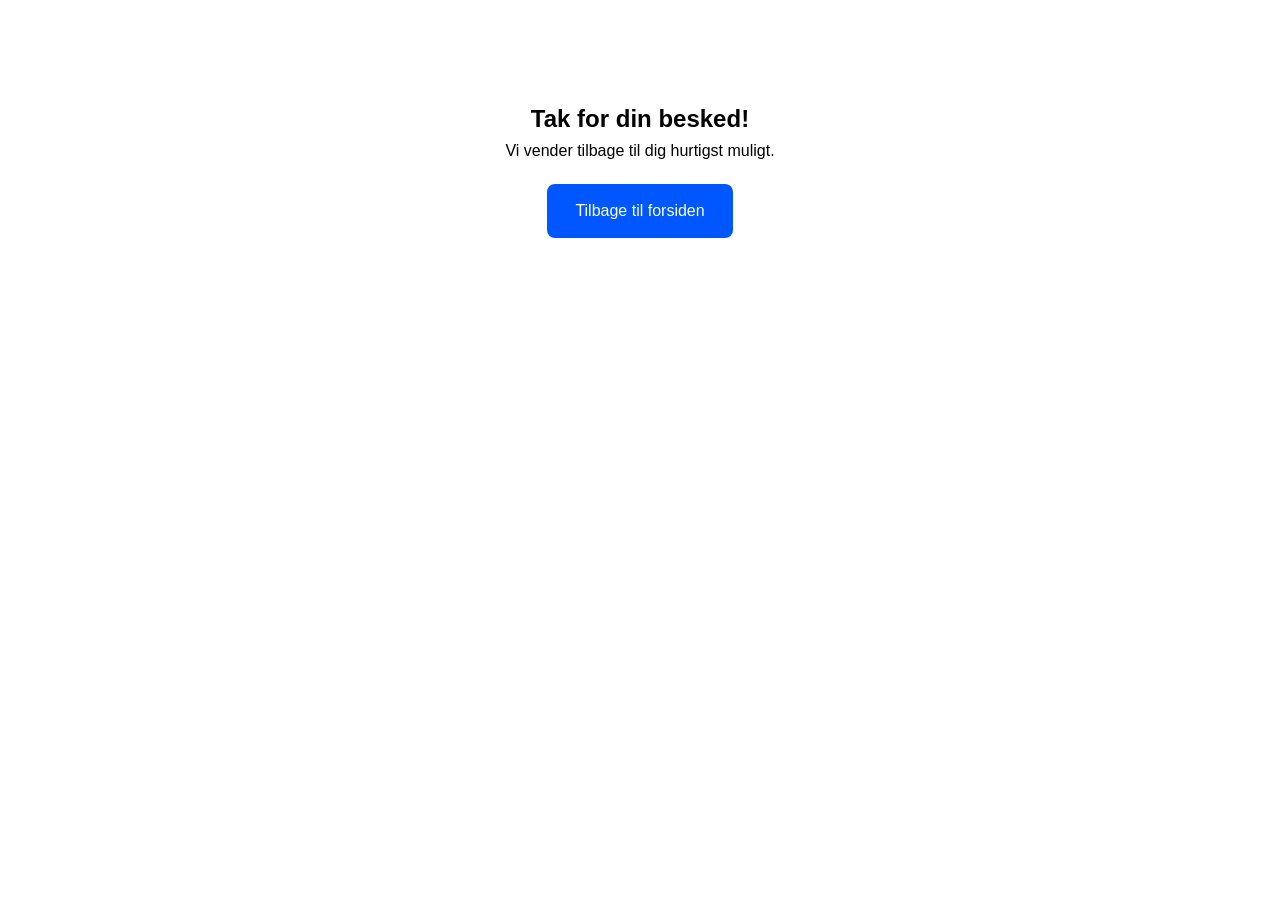
==== thank-you.html @ 19ff184a "add thank you page" ====
<!DOCTYPE html>
<html lang="da">
<head>
<meta charset="UTF-8">
<meta name="viewport" content="width=device-width, initial-scale=1">
<title>Thank You</title>
<link rel="stylesheet" href="style.css">
</head>

<body>

<section style="text-align:center; padding:100px 20px;">
  <h1 data-i18n="thank_title"></h1>
  <p data-i18n="thank_text"></p>

  <a href="/" class="btn" data-i18n="thank_btn"></a>
</section>

<script>
const translations = {
  da: {
    thank_title: "Tak for din besked!",
    thank_text: "Vi vender tilbage til dig hurtigst muligt.",
    thank_btn: "Tilbage til forsiden"
  },
  en: {
    thank_title: "Thank you for your message!",
    thank_text: "We will get back to you as soon as possible.",
    thank_btn: "Back to homepage"
  }
};

function setLang(lang){
  const dict = translations[lang];

  document.querySelectorAll("[data-i18n]").forEach(el => {
    const key = el.getAttribute("data-i18n");
    if (dict[key]) el.textContent = dict[key];
  });
}

setLang(localStorage.getItem("lang") || "da");
</script>

</body>
</html>
---- style.css ----
*{
margin:0;
padding:0;
box-sizing:border-box;
font-family:Arial;
}

body{
line-height:1.6;
}

/* TOP BAR */
.topbar{
display:flex;
justify-content:space-between;
align-items:center;
padding:15px 10%;
background:white;
border-bottom:1px solid #eee;
position:sticky;
top:0;
z-index:1000;
}

.logo img{
height:45px;
}

.lang-switch button{
margin-left:10px;
padding:8px 12px;
border:none;
background:#0057ff;
color:white;
border-radius:6px;
cursor:pointer;
}

/* HERO */
.hero{
height:90vh;
background:
linear-gradient(rgba(0,0,0,.45),rgba(0,0,0,.45)),
url("office.jpg");

background-size:cover;
background-position:center;

display:flex;
align-items:center;
justify-content:center;
text-align:center;
color:white;
padding:20px;
}

.overlay{
max-width:800px;
}

.hero h1{
font-size:clamp(36px,6vw,58px);
}

.hero-text{
margin-top:15px;
font-size:18px;
}

/* BUTTON */
.btn{
display:inline-block;
background:#0057ff;
color:white;
padding:14px 28px;
text-decoration:none;
border-radius:8px;
margin-top:20px;
}

/* SECTIONS */
section{
padding:70px 10%;
}

/* CARDS */
.cards{
display:grid;
grid-template-columns:repeat(auto-fit,minmax(250px,1fr));
gap:20px;
}

.card{
background:#f5f5f5;
padding:30px;
border-radius:12px;
}

/* CONTACT */
form{
max-width:500px;
display:flex;
flex-direction:column;
gap:15px;
margin-top:20px;
}

input, textarea{
padding:14px;
border:1px solid #ccc;
border-radius:8px;
}

button{
padding:14px;
background:#0057ff;
color:white;
border:none;
border-radius:8px;
cursor:pointer;
}

.contact-extra{
margin-top:30px;
}

footer{
padding:30px;
text-align:center;
background:#111;
color:white;
}

/* WHY SECTION PREMIUM GRID */
.why-grid{
display:grid;
grid-template-columns:repeat(auto-fit, minmax(250px, 1fr));
gap:15px;
margin-top:20px;
}

.why-item{
background:#f7f7f7;
padding:15px 18px;
border-radius:10px;
font-weight:500;
position:relative;
padding:15px 18px;
}

/* checkmark icon */
.why-item::before{
display:none;
}

/* MOBILE */
@media (max-width:768px){

.topbar{
padding:15px 24px;
}

.hero{
height:75vh;
}

section{
padding:50px 24px;
}

.btn{
width:100%;
text-align:center;
}

.cards{
grid-template-columns:1fr;
}

.hero-text{
font-size:16px;
}

}

/* =========================
   PREMIUM CONTACT CHANNELS
========================= */

.contact-channels{
margin-top:20px;
margin-bottom:40px;
}

.channel-grid{
display:grid;
grid-template-columns:repeat(auto-fit, minmax(220px, 1fr));
gap:15px;
margin-top:15px;
}

.channel{
display:block;
text-decoration:none;
padding:18px 20px;
border-radius:12px;
border:1px solid #eee;
background:#f5f5f5;
transition:0.2s ease;
color:#111;
}

.channel:hover{
transform:translateY(-2px);
border-color:#ddd;
box-shadow:0 8px 20px rgba(0,0,0,0.06);
}

.channel .label{
font-weight:600;
font-size:14px;
opacity:0.7;
margin-bottom:6px;
}

.channel .value{
font-size:15px;
font-weight:500;
}

/* MOBILE */
@media (max-width:768px){
.channel-grid{
grid-template-columns:1fr;
}
}

/* =========================
   TESTIMONIAL SLIDER
========================= */

.testimonials{
padding:70px 10%;
background:#f7f7f7;
text-align:center;
}

.testimonial-slider{
max-width:800px;
margin:30px auto 0;
}

.testimonial{
display:none;
font-size:18px;
line-height:1.6;
}

.testimonial.active{
display:block;
}

.testimonial span{
display:block;
margin-top:10px;
font-size:14px;
opacity:0.7;
}

.dots{
max-width:800px;
margin:20px auto 0;
}

.dot{
display:inline-block;
width:10px;
height:10px;
margin:0 5px;
border-radius:50%;
background:#ccc;
cursor:pointer;
}

.dot.active{
background:#0057ff;
}
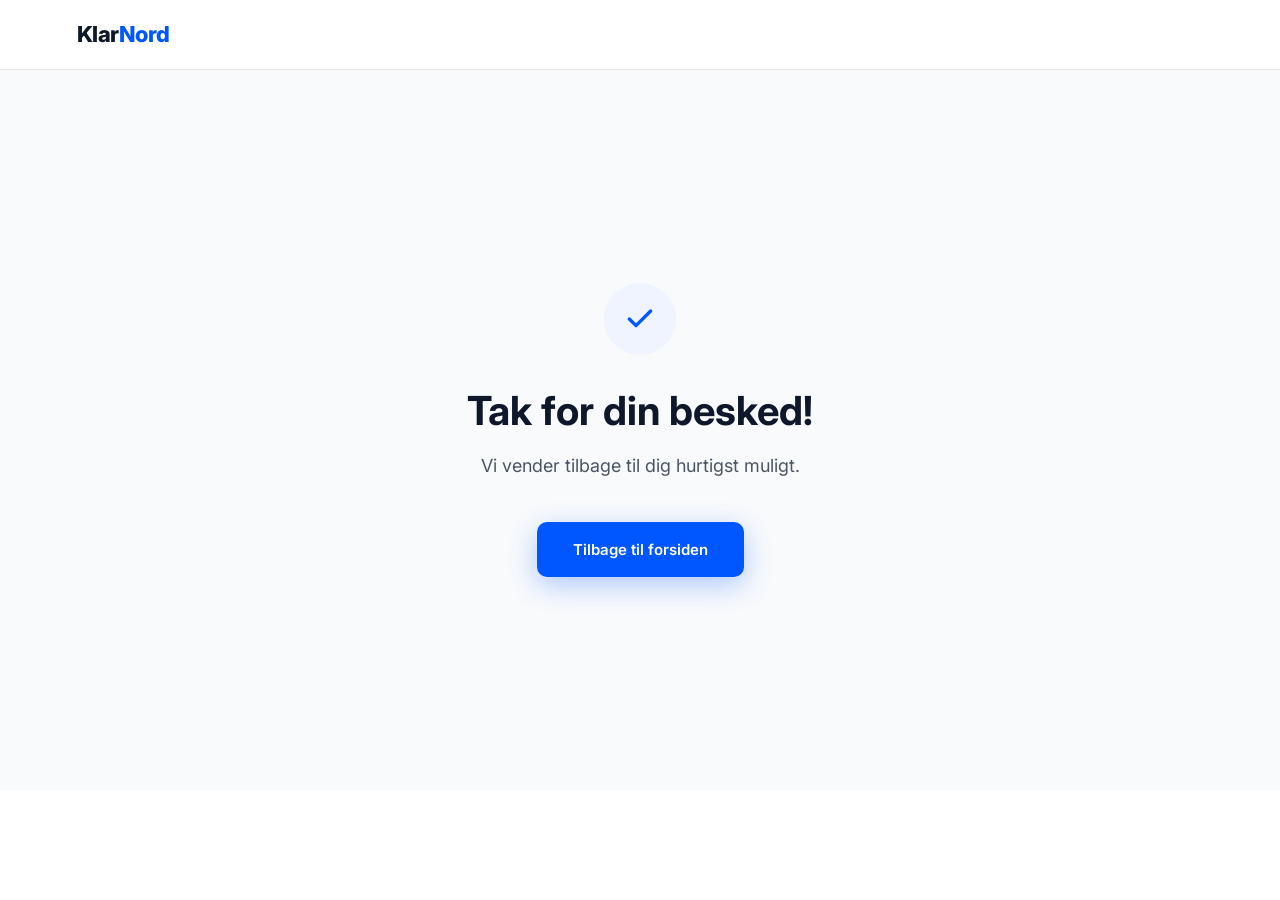
==== commit 976caab7: "premium redesign: Inter font, logo, icons, layout polish - Replace photo logo with actual logo.jpg (" ====
--- a/thank-you.html
+++ b/thank-you.html
@@ -3,17 +3,29 @@
 <head>
 <meta charset="UTF-8">
 <meta name="viewport" content="width=device-width, initial-scale=1">
-<title>Thank You</title>
+<title>KlarNord – Tak</title>
+<link rel="preconnect" href="https://fonts.googleapis.com">
+<link rel="preconnect" href="https://fonts.gstatic.com" crossorigin>
+<link href="https://fonts.googleapis.com/css2?family=Inter:wght@400;500;600;700;800&display=swap" rel="stylesheet">
 <link rel="stylesheet" href="style.css">
 </head>
-
 <body>
 
-<section style="text-align:center; padding:100px 20px;">
-  <h1 data-i18n="thank_title"></h1>
-  <p data-i18n="thank_text"></p>
+<header class="topbar">
+  <a class="logo" href="/">
+    <span class="logo-text">Klar<span class="logo-accent">Nord</span></span>
+  </a>
+</header>
 
-  <a href="/" class="btn" data-i18n="thank_btn"></a>
+<section style="min-height:80vh; display:flex; align-items:center; justify-content:center; text-align:center; padding:64px 6%; background:var(--bg-alt);">
+  <div style="max-width:520px;">
+    <div style="width:72px;height:72px;background:var(--blue-light);border-radius:50%;display:flex;align-items:center;justify-content:center;margin:0 auto 32px;">
+      <svg width="32" height="32" viewBox="0 0 24 24" fill="none" stroke="var(--blue)" stroke-width="2.5" stroke-linecap="round" stroke-linejoin="round" aria-hidden="true"><polyline points="20 6 9 17 4 12"/></svg>
+    </div>
+    <h1 style="font-size:clamp(28px,5vw,40px);margin-bottom:16px;" data-i18n="thank_title"></h1>
+    <p style="font-size:18px;color:var(--text);margin-bottom:40px;" data-i18n="thank_text"></p>
+    <a href="/" class="btn" data-i18n="thank_btn"></a>
+  </div>
 </section>
 
 <script>
@@ -30,12 +42,11 @@
   }
 };
 
-function setLang(lang){
+function setLang(lang) {
   const dict = translations[lang];
-
   document.querySelectorAll("[data-i18n]").forEach(el => {
     const key = el.getAttribute("data-i18n");
-    if (dict[key]) el.textContent = dict[key];
+    if (dict[key] !== undefined) el.textContent = dict[key];
   });
 }
 
@@ -43,4 +54,4 @@
 </script>
 
 </body>
-</html>+</html>
--- a/style.css
+++ b/style.css
@@ -1,287 +1,750 @@
-*{
-margin:0;
-padding:0;
-box-sizing:border-box;
-font-family:Arial;
-}
-
-body{
-line-height:1.6;
-}
-
-/* TOP BAR */
-.topbar{
-display:flex;
-justify-content:space-between;
-align-items:center;
-padding:15px 10%;
-background:white;
-border-bottom:1px solid #eee;
-position:sticky;
-top:0;
-z-index:1000;
-}
-
-.logo img{
-height:45px;
-}
-
-.lang-switch button{
-margin-left:10px;
-padding:8px 12px;
-border:none;
-background:#0057ff;
-color:white;
-border-radius:6px;
-cursor:pointer;
-}
-
-/* HERO */
-.hero{
-height:90vh;
-background:
-linear-gradient(rgba(0,0,0,.45),rgba(0,0,0,.45)),
-url("office.jpg");
-
-background-size:cover;
-background-position:center;
-
-display:flex;
-align-items:center;
-justify-content:center;
-text-align:center;
-color:white;
-padding:20px;
-}
-
-.overlay{
-max-width:800px;
-}
-
-.hero h1{
-font-size:clamp(36px,6vw,58px);
-}
-
-.hero-text{
-margin-top:15px;
-font-size:18px;
-}
-
-/* BUTTON */
-.btn{
-display:inline-block;
-background:#0057ff;
-color:white;
-padding:14px 28px;
-text-decoration:none;
-border-radius:8px;
-margin-top:20px;
-}
-
-/* SECTIONS */
-section{
-padding:70px 10%;
-}
-
-/* CARDS */
-.cards{
-display:grid;
-grid-template-columns:repeat(auto-fit,minmax(250px,1fr));
-gap:20px;
-}
-
-.card{
-background:#f5f5f5;
-padding:30px;
-border-radius:12px;
-}
-
-/* CONTACT */
-form{
-max-width:500px;
-display:flex;
-flex-direction:column;
-gap:15px;
-margin-top:20px;
-}
-
-input, textarea{
-padding:14px;
-border:1px solid #ccc;
-border-radius:8px;
-}
-
-button{
-padding:14px;
-background:#0057ff;
-color:white;
-border:none;
-border-radius:8px;
-cursor:pointer;
-}
-
-.contact-extra{
-margin-top:30px;
-}
-
-footer{
-padding:30px;
-text-align:center;
-background:#111;
-color:white;
-}
-
-/* WHY SECTION PREMIUM GRID */
-.why-grid{
-display:grid;
-grid-template-columns:repeat(auto-fit, minmax(250px, 1fr));
-gap:15px;
-margin-top:20px;
-}
-
-.why-item{
-background:#f7f7f7;
-padding:15px 18px;
-border-radius:10px;
-font-weight:500;
-position:relative;
-padding:15px 18px;
-}
-
-/* checkmark icon */
-.why-item::before{
-display:none;
-}
-
-/* MOBILE */
-@media (max-width:768px){
-
-.topbar{
-padding:15px 24px;
-}
-
-.hero{
-height:75vh;
-}
-
-section{
-padding:50px 24px;
-}
-
-.btn{
-width:100%;
-text-align:center;
-}
-
-.cards{
-grid-template-columns:1fr;
-}
-
-.hero-text{
-font-size:16px;
-}
-
-}
-
-/* =========================
-   PREMIUM CONTACT CHANNELS
-========================= */
-
-.contact-channels{
-margin-top:20px;
-margin-bottom:40px;
-}
-
-.channel-grid{
-display:grid;
-grid-template-columns:repeat(auto-fit, minmax(220px, 1fr));
-gap:15px;
-margin-top:15px;
-}
-
-.channel{
-display:block;
-text-decoration:none;
-padding:18px 20px;
-border-radius:12px;
-border:1px solid #eee;
-background:#f5f5f5;
-transition:0.2s ease;
-color:#111;
-}
-
-.channel:hover{
-transform:translateY(-2px);
-border-color:#ddd;
-box-shadow:0 8px 20px rgba(0,0,0,0.06);
-}
-
-.channel .label{
-font-weight:600;
-font-size:14px;
-opacity:0.7;
-margin-bottom:6px;
-}
-
-.channel .value{
-font-size:15px;
-font-weight:500;
-}
-
-/* MOBILE */
-@media (max-width:768px){
-.channel-grid{
-grid-template-columns:1fr;
-}
-}
-
-/* =========================
-   TESTIMONIAL SLIDER
-========================= */
-
-.testimonials{
-padding:70px 10%;
-background:#f7f7f7;
-text-align:center;
-}
-
-.testimonial-slider{
-max-width:800px;
-margin:30px auto 0;
-}
-
-.testimonial{
-display:none;
-font-size:18px;
-line-height:1.6;
-}
-
-.testimonial.active{
-display:block;
-}
-
-.testimonial span{
-display:block;
-margin-top:10px;
-font-size:14px;
-opacity:0.7;
-}
-
-.dots{
-max-width:800px;
-margin:20px auto 0;
-}
-
-.dot{
-display:inline-block;
-width:10px;
-height:10px;
-margin:0 5px;
-border-radius:50%;
-background:#ccc;
-cursor:pointer;
-}
-
-.dot.active{
-background:#0057ff;
-}+/* ==========================================
+   DESIGN TOKENS
+========================================== */
+:root {
+  --blue: #0057ff;
+  --blue-hover: #0046d5;
+  --blue-light: #eff4ff;
+  --dark: #0f172a;
+  --text: #4b5563;
+  --text-muted: #9ca3af;
+  --bg: #ffffff;
+  --bg-alt: #f8fafc;
+  --border: #e5e7eb;
+  --radius: 16px;
+  --radius-sm: 10px;
+  --shadow-sm: 0 2px 8px rgba(15,23,42,0.06);
+  --shadow: 0 8px 32px rgba(15,23,42,0.10);
+  --shadow-blue: 0 8px 28px rgba(0,87,255,0.30);
+  --transition: 0.2s ease;
+}
+
+/* ==========================================
+   RESET & BASE
+========================================== */
+*, *::before, *::after {
+  margin: 0;
+  padding: 0;
+  box-sizing: border-box;
+}
+
+html {
+  scroll-behavior: smooth;
+}
+
+body {
+  font-family: 'Inter', system-ui, -apple-system, sans-serif;
+  font-size: 16px;
+  line-height: 1.7;
+  color: var(--text);
+  background: var(--bg);
+  -webkit-font-smoothing: antialiased;
+}
+
+h1, h2, h3 {
+  color: var(--dark);
+  line-height: 1.2;
+  font-weight: 700;
+}
+
+h2 {
+  font-size: clamp(28px, 4vw, 42px);
+  margin-bottom: 16px;
+}
+
+h3 {
+  font-size: 19px;
+  margin-bottom: 10px;
+}
+
+/* ==========================================
+   LAYOUT UTILITIES
+========================================== */
+.section-inner {
+  max-width: 1120px;
+  margin: 0 auto;
+  padding: 0 6%;
+}
+
+section {
+  padding: 96px 0;
+}
+
+.section-label {
+  display: inline-block;
+  font-size: 11px;
+  font-weight: 700;
+  letter-spacing: 0.12em;
+  text-transform: uppercase;
+  color: var(--blue);
+  background: var(--blue-light);
+  padding: 4px 12px;
+  border-radius: 100px;
+  margin-bottom: 16px;
+}
+
+.lead-text {
+  font-size: 18px;
+  color: var(--text);
+  max-width: 640px;
+  line-height: 1.8;
+  margin-bottom: 40px;
+}
+
+/* ==========================================
+   SCROLL ANIMATIONS
+========================================== */
+.fade-up {
+  opacity: 0;
+  transform: translateY(28px);
+  transition: opacity 0.6s ease, transform 0.6s ease;
+}
+
+.fade-up.visible {
+  opacity: 1;
+  transform: none;
+}
+
+@media (prefers-reduced-motion: reduce) {
+  .fade-up {
+    opacity: 1;
+    transform: none;
+  }
+}
+
+/* ==========================================
+   TOPBAR
+========================================== */
+.topbar {
+  display: flex;
+  justify-content: space-between;
+  align-items: center;
+  padding: 0 6%;
+  height: 70px;
+  background: rgba(255, 255, 255, 0.92);
+  backdrop-filter: blur(12px);
+  -webkit-backdrop-filter: blur(12px);
+  border-bottom: 1px solid var(--border);
+  position: sticky;
+  top: 0;
+  z-index: 1000;
+}
+
+.logo {
+  text-decoration: none;
+}
+
+.logo-img {
+  height: 64px;
+  width: auto;
+  display: block;
+  mix-blend-mode: multiply;
+}
+
+.logo-text {
+  font-size: 22px;
+  font-weight: 800;
+  color: var(--dark);
+  letter-spacing: -0.5px;
+  font-family: inherit;
+}
+
+.logo-accent {
+  color: var(--blue);
+}
+
+@media (max-width: 640px) {
+  .logo-img {
+    height: 50px;
+  }
+}
+
+.lang-switch {
+  display: flex;
+  background: var(--bg-alt);
+  border: 1px solid var(--border);
+  border-radius: 8px;
+  padding: 3px;
+  gap: 2px;
+}
+
+.lang-btn {
+  padding: 6px 16px;
+  font-size: 13px;
+  font-weight: 600;
+  font-family: inherit;
+  border: none;
+  background: transparent;
+  color: var(--text);
+  border-radius: 6px;
+  cursor: pointer;
+  transition: background var(--transition), color var(--transition);
+}
+
+.lang-btn.active {
+  background: var(--blue);
+  color: white;
+}
+
+.lang-btn:not(.active):hover {
+  background: var(--border);
+}
+
+/* ==========================================
+   BUTTON
+========================================== */
+.btn {
+  display: inline-block;
+  background: var(--blue);
+  color: white;
+  padding: 15px 36px;
+  font-size: 15px;
+  font-weight: 600;
+  font-family: inherit;
+  text-decoration: none;
+  border-radius: var(--radius-sm);
+  border: none;
+  cursor: pointer;
+  transition: background var(--transition), transform var(--transition), box-shadow var(--transition);
+  box-shadow: var(--shadow-blue);
+  white-space: nowrap;
+}
+
+.btn:hover {
+  background: var(--blue-hover);
+  transform: translateY(-2px);
+  box-shadow: 0 12px 36px rgba(0,87,255,0.40);
+}
+
+/* ==========================================
+   HERO
+========================================== */
+.hero {
+  min-height: calc(100vh - 70px);
+  background:
+    linear-gradient(rgba(9, 14, 28, 0.60), rgba(9, 14, 28, 0.60)),
+    url("hero-bg.png");
+  background-size: cover;
+  background-position: center;
+  display: flex;
+  align-items: center;
+  justify-content: center;
+  text-align: center;
+  color: white;
+  padding: 64px 6%;
+}
+
+.hero-inner {
+  max-width: 820px;
+}
+
+.hero-eyebrow {
+  font-size: 12px;
+  font-weight: 700;
+  letter-spacing: 0.16em;
+  text-transform: uppercase;
+  color: rgba(255, 255, 255, 0.65);
+  margin-bottom: 20px;
+}
+
+.hero h1 {
+  font-size: clamp(40px, 7vw, 72px);
+  font-weight: 800;
+  color: white;
+  letter-spacing: -1.5px;
+  margin-bottom: 24px;
+  line-height: 1.05;
+}
+
+.hero .hero-body {
+  font-size: 18px;
+  color: rgba(255, 255, 255, 0.82);
+  max-width: 580px;
+  margin: 0 auto 40px;
+  line-height: 1.75;
+}
+
+
+/* ==========================================
+   ABOUT
+========================================== */
+.about {
+  background: var(--bg);
+}
+
+/* ==========================================
+   SERVICES
+========================================== */
+.services {
+  background: var(--bg-alt);
+}
+
+.cards {
+  display: grid;
+  grid-template-columns: repeat(auto-fit, minmax(280px, 1fr));
+  gap: 24px;
+  margin-top: 40px;
+}
+
+.card {
+  background: var(--bg);
+  border: 1px solid var(--border);
+  padding: 36px;
+  border-radius: var(--radius);
+  transition: box-shadow var(--transition), transform var(--transition), border-color var(--transition);
+}
+
+.card:hover {
+  box-shadow: var(--shadow);
+  transform: translateY(-4px);
+  border-color: #c7d8ff;
+}
+
+.card-icon {
+  width: 56px;
+  height: 56px;
+  background: var(--blue-light);
+  border-radius: 14px;
+  display: flex;
+  align-items: center;
+  justify-content: center;
+  color: var(--blue);
+  margin-bottom: 22px;
+}
+
+.card h3 {
+  font-size: 19px;
+  font-weight: 700;
+  color: var(--dark);
+  margin-bottom: 10px;
+}
+
+.card p {
+  color: var(--text);
+  font-size: 15px;
+  margin-bottom: 24px;
+  line-height: 1.7;
+}
+
+.card-link {
+  font-size: 14px;
+  font-weight: 600;
+  color: var(--blue);
+  text-decoration: none;
+  display: inline-flex;
+  align-items: center;
+  gap: 4px;
+  transition: gap var(--transition);
+}
+
+.card-link::after {
+  content: "→";
+}
+
+.card-link:hover {
+  gap: 8px;
+}
+
+/* ==========================================
+   TESTIMONIALS
+========================================== */
+.testimonials {
+  background: var(--dark);
+  color: white;
+  text-align: center;
+}
+
+.testimonials .section-label {
+  background: rgba(0, 87, 255, 0.2);
+  color: rgba(255, 255, 255, 0.7);
+}
+
+.testimonials h2 {
+  color: white;
+}
+
+.testimonial-slider {
+  max-width: 720px;
+  margin: 48px auto 0;
+}
+
+.testimonial {
+  display: none;
+}
+
+.testimonial.active {
+  display: block;
+  animation: slideIn 0.4s ease;
+}
+
+@keyframes slideIn {
+  from { opacity: 0; transform: translateY(12px); }
+  to   { opacity: 1; transform: translateY(0); }
+}
+
+.quote-icon {
+  font-size: 72px;
+  line-height: 0.7;
+  color: var(--blue);
+  font-family: Georgia, serif;
+  margin-bottom: 24px;
+  display: block;
+  opacity: 0.8;
+}
+
+.testimonial p {
+  font-size: 20px;
+  line-height: 1.75;
+  color: rgba(255, 255, 255, 0.88);
+  font-style: italic;
+}
+
+.testimonial-role {
+  display: block;
+  margin-top: 24px;
+  font-size: 12px;
+  font-weight: 700;
+  color: rgba(255, 255, 255, 0.45);
+  letter-spacing: 0.12em;
+  text-transform: uppercase;
+}
+
+.dots {
+  margin-top: 36px;
+  display: flex;
+  justify-content: center;
+  align-items: center;
+  gap: 10px;
+}
+
+.dot {
+  width: 8px;
+  height: 8px;
+  border-radius: 50%;
+  background: rgba(255, 255, 255, 0.2);
+  border: none;
+  cursor: pointer;
+  transition: background var(--transition), transform var(--transition);
+  padding: 0;
+}
+
+.dot.active {
+  background: var(--blue);
+  transform: scale(1.35);
+}
+
+/* ==========================================
+   WHY
+========================================== */
+.why {
+  background: var(--bg);
+}
+
+.why-grid {
+  display: grid;
+  grid-template-columns: repeat(auto-fit, minmax(280px, 1fr));
+  gap: 14px;
+}
+
+.why-item {
+  display: flex;
+  align-items: center;
+  gap: 14px;
+  padding: 18px 22px;
+  background: var(--bg-alt);
+  border: 1px solid var(--border);
+  border-radius: var(--radius-sm);
+  font-weight: 500;
+  font-size: 15px;
+  color: var(--dark);
+  transition: border-color var(--transition), box-shadow var(--transition);
+}
+
+.why-item:hover {
+  border-color: #c7d8ff;
+  box-shadow: var(--shadow-sm);
+}
+
+.why-item::before {
+  content: "";
+  display: block;
+  width: 26px;
+  height: 26px;
+  min-width: 26px;
+  background: var(--blue-light)
+    url("data:image/svg+xml,%3Csvg xmlns='http://www.w3.org/2000/svg' viewBox='0 0 24 24' fill='none' stroke='%230057ff' stroke-width='2.5' stroke-linecap='round' stroke-linejoin='round'%3E%3Cpolyline points='20 6 9 17 4 12'%3E%3C/polyline%3E%3C/svg%3E")
+    center / 14px no-repeat;
+  border-radius: 50%;
+}
+
+/* ==========================================
+   CONTACT
+========================================== */
+.contact-section {
+  background: var(--bg-alt);
+}
+
+.contact-grid {
+  display: grid;
+  grid-template-columns: 1fr 1fr;
+  gap: 64px;
+  align-items: start;
+}
+
+form {
+  background: var(--bg);
+  border: 1px solid var(--border);
+  border-radius: var(--radius);
+  padding: 40px;
+  display: flex;
+  flex-direction: column;
+  gap: 20px;
+}
+
+.form-group {
+  display: flex;
+  flex-direction: column;
+  gap: 6px;
+}
+
+label {
+  font-size: 13px;
+  font-weight: 600;
+  color: var(--dark);
+  letter-spacing: 0.01em;
+}
+
+input, textarea {
+  padding: 13px 16px;
+  border: 1px solid var(--border);
+  border-radius: var(--radius-sm);
+  font-family: inherit;
+  font-size: 15px;
+  color: var(--dark);
+  background: var(--bg-alt);
+  transition: border-color var(--transition), box-shadow var(--transition), background var(--transition);
+  outline: none;
+  width: 100%;
+}
+
+input:focus, textarea:focus {
+  border-color: var(--blue);
+  box-shadow: 0 0 0 3px rgba(0, 87, 255, 0.10);
+  background: var(--bg);
+}
+
+textarea {
+  resize: vertical;
+  min-height: 130px;
+}
+
+form .btn {
+  width: 100%;
+  text-align: center;
+  margin-top: 4px;
+}
+
+/* Contact info column */
+.contact-info {
+  display: flex;
+  flex-direction: column;
+  gap: 40px;
+  padding-top: 8px;
+}
+
+.contact-info h3 {
+  font-size: 13px;
+  font-weight: 700;
+  color: var(--text-muted);
+  text-transform: uppercase;
+  letter-spacing: 0.1em;
+  margin-bottom: 14px;
+}
+
+.channel-grid {
+  display: flex;
+  flex-direction: column;
+  gap: 10px;
+}
+
+.channel {
+  display: flex;
+  align-items: center;
+  gap: 16px;
+  text-decoration: none;
+  padding: 15px 18px;
+  border-radius: var(--radius-sm);
+  border: 1px solid var(--border);
+  background: var(--bg);
+  color: var(--dark);
+  transition: box-shadow var(--transition), transform var(--transition), border-color var(--transition);
+}
+
+.channel:hover {
+  transform: translateY(-2px);
+  box-shadow: var(--shadow-sm);
+  border-color: #c7d8ff;
+}
+
+.channel-icon {
+  width: 40px;
+  height: 40px;
+  border-radius: 10px;
+  display: flex;
+  align-items: center;
+  justify-content: center;
+  flex-shrink: 0;
+}
+
+.channel.whatsapp  .channel-icon { background: #25d366; color: white; }
+.channel.email-ch  .channel-icon { background: var(--blue); color: white; }
+.channel.facebook  .channel-icon { background: #1877f2; color: white; }
+.channel.linkedin  .channel-icon { background: #0a66c2; color: white; }
+
+.channel .label {
+  font-size: 11px;
+  font-weight: 700;
+  color: var(--text-muted);
+  text-transform: uppercase;
+  letter-spacing: 0.06em;
+  margin-bottom: 2px;
+}
+
+.channel .value {
+  font-size: 14px;
+  font-weight: 600;
+  color: var(--dark);
+}
+
+.hours-block p {
+  font-size: 15px;
+  line-height: 2;
+  color: var(--text);
+  white-space: pre-line;
+}
+
+/* ==========================================
+   FOOTER
+========================================== */
+footer {
+  background: var(--dark);
+  color: white;
+}
+
+.footer-inner {
+  display: flex;
+  justify-content: space-between;
+  align-items: flex-start;
+  padding: 52px 6%;
+  border-bottom: 1px solid rgba(255, 255, 255, 0.07);
+  flex-wrap: wrap;
+  gap: 40px;
+}
+
+.footer-brand .logo-text {
+  font-size: 20px;
+  color: white;
+}
+
+.footer-brand .logo-accent {
+  color: var(--blue);
+}
+
+.footer-brand p {
+  margin-top: 10px;
+  font-size: 14px;
+  color: rgba(255, 255, 255, 0.45);
+  max-width: 280px;
+  line-height: 1.6;
+}
+
+.footer-links {
+  display: flex;
+  flex-direction: column;
+  align-items: flex-end;
+  gap: 10px;
+}
+
+.footer-links a {
+  color: rgba(255, 255, 255, 0.55);
+  text-decoration: none;
+  font-size: 14px;
+  transition: color var(--transition);
+}
+
+.footer-links a:hover {
+  color: white;
+}
+
+.footer-bottom {
+  padding: 20px 6%;
+  text-align: center;
+}
+
+.footer-bottom p {
+  font-size: 13px;
+  color: rgba(255, 255, 255, 0.35);
+}
+
+/* ==========================================
+   RESPONSIVE — TABLET
+========================================== */
+@media (max-width: 900px) {
+  .contact-grid {
+    grid-template-columns: 1fr;
+    gap: 40px;
+  }
+
+  .footer-links {
+    align-items: flex-start;
+  }
+}
+
+/* ==========================================
+   RESPONSIVE — MOBILE
+========================================== */
+@media (max-width: 640px) {
+  .topbar {
+    padding: 0 20px;
+    height: 60px;
+  }
+
+  section {
+    padding: 64px 0;
+  }
+
+  .hero {
+    min-height: 80vh;
+    padding: 48px 20px;
+  }
+
+  .hero h1 {
+    letter-spacing: -0.5px;
+  }
+
+  .cards {
+    grid-template-columns: 1fr;
+  }
+
+  form {
+    padding: 28px 24px;
+  }
+
+  .footer-inner {
+    flex-direction: column;
+    padding: 40px 20px;
+  }
+
+  .footer-links {
+    align-items: flex-start;
+  }
+
+  .footer-bottom {
+    padding: 16px 20px;
+  }
+
+  .btn {
+    width: 100%;
+    text-align: center;
+  }
+}
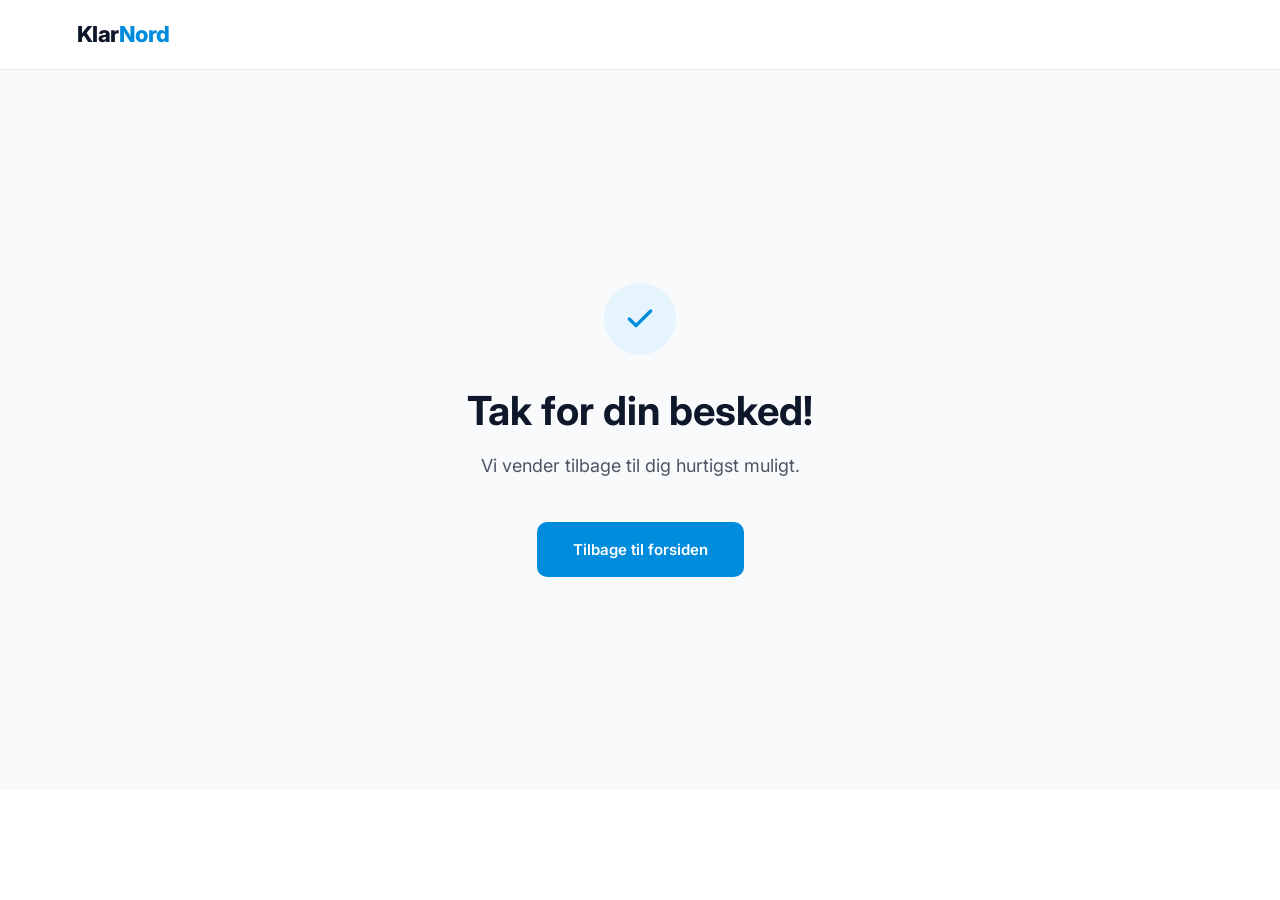
==== commit a6da02d3: "premium content and design update - Match brand blue (#008cdc) to actual logo color throughout - Rem" ====
--- a/thank-you.html
+++ b/thank-you.html
@@ -4,6 +4,9 @@
 <meta charset="UTF-8">
 <meta name="viewport" content="width=device-width, initial-scale=1">
 <title>KlarNord – Tak</title>
+<meta name="robots" content="noindex, nofollow">
+<link rel="icon" type="image/jpeg" href="/logo.jpg">
+<link rel="apple-touch-icon" href="/logo.jpg">
 <link rel="preconnect" href="https://fonts.googleapis.com">
 <link rel="preconnect" href="https://fonts.gstatic.com" crossorigin>
 <link href="https://fonts.googleapis.com/css2?family=Inter:wght@400;500;600;700;800&display=swap" rel="stylesheet">
--- a/style.css
+++ b/style.css
@@ -2,9 +2,9 @@
    DESIGN TOKENS
 ========================================== */
 :root {
-  --blue: #0057ff;
-  --blue-hover: #0046d5;
-  --blue-light: #eff4ff;
+  --blue: #008cdc;
+  --blue-hover: #0078bb;
+  --blue-light: #e6f4fd;
   --dark: #0f172a;
   --text: #4b5563;
   --text-muted: #9ca3af;
@@ -15,7 +15,7 @@
   --radius-sm: 10px;
   --shadow-sm: 0 2px 8px rgba(15,23,42,0.06);
   --shadow: 0 8px 32px rgba(15,23,42,0.10);
-  --shadow-blue: 0 8px 28px rgba(0,87,255,0.30);
+  --shadow-blue: 0 8px 28px rgba(0,140,220,0.30);
   --transition: 0.2s ease;
 }
 
@@ -206,14 +206,13 @@
   border: none;
   cursor: pointer;
   transition: background var(--transition), transform var(--transition), box-shadow var(--transition);
-  box-shadow: var(--shadow-blue);
   white-space: nowrap;
 }
 
 .btn:hover {
   background: var(--blue-hover);
   transform: translateY(-2px);
-  box-shadow: 0 12px 36px rgba(0,87,255,0.40);
+  box-shadow: var(--shadow);
 }
 
 /* ==========================================
@@ -272,6 +271,40 @@
   background: var(--bg);
 }
 
+.about-subtitle {
+  font-size: 20px;
+  font-weight: 700;
+  color: var(--dark);
+  margin-bottom: 20px;
+}
+
+.about-body {
+  font-size: 16px;
+  color: var(--text);
+  max-width: 680px;
+  line-height: 1.8;
+  margin-bottom: 16px;
+}
+
+.about-mission-lead {
+  font-size: 13px;
+  font-weight: 700;
+  text-transform: uppercase;
+  letter-spacing: 0.10em;
+  color: var(--blue);
+  margin-top: 32px;
+  margin-bottom: 8px;
+}
+
+.about-mission {
+  font-size: 18px;
+  font-weight: 600;
+  color: var(--dark);
+  max-width: 600px;
+  line-height: 1.6;
+  font-style: italic;
+}
+
 /* ==========================================
    SERVICES
 ========================================== */
@@ -324,6 +357,61 @@
   font-size: 15px;
   margin-bottom: 24px;
   line-height: 1.7;
+}
+
+.card-subtitle {
+  font-size: 14px;
+  font-weight: 600;
+  color: var(--blue);
+  margin-bottom: 12px;
+}
+
+.card-body {
+  font-size: 14px;
+  color: var(--text);
+  line-height: 1.7;
+  margin-bottom: 10px;
+}
+
+.card-tagline {
+  font-size: 14px;
+  font-style: italic;
+  font-weight: 500;
+  color: var(--dark);
+  margin-bottom: 16px;
+}
+
+.promise-block {
+  margin-top: 64px;
+  padding: 40px 48px;
+  background: var(--dark);
+  border-radius: var(--radius);
+  color: white;
+}
+
+.promise-label {
+  font-size: 11px;
+  font-weight: 700;
+  letter-spacing: 0.12em;
+  text-transform: uppercase;
+  color: var(--blue);
+  margin-bottom: 10px;
+}
+
+.promise-title {
+  font-size: clamp(22px, 3vw, 30px);
+  font-weight: 800;
+  color: white;
+  margin-bottom: 16px;
+  letter-spacing: -0.5px;
+}
+
+.promise-body {
+  font-size: 15px;
+  color: rgba(255,255,255,0.75);
+  line-height: 1.8;
+  max-width: 680px;
+  margin-bottom: 10px;
 }
 
 .card-link {
@@ -440,6 +528,24 @@
   background: var(--bg);
 }
 
+.why-body {
+  font-size: 16px;
+  color: var(--text);
+  max-width: 680px;
+  line-height: 1.8;
+  margin-bottom: 16px;
+}
+
+.why-sets-apart {
+  font-size: 13px;
+  font-weight: 700;
+  text-transform: uppercase;
+  letter-spacing: 0.10em;
+  color: var(--blue);
+  margin-top: 40px;
+  margin-bottom: 16px;
+}
+
 .why-grid {
   display: grid;
   grid-template-columns: repeat(auto-fit, minmax(280px, 1fr));
@@ -472,7 +578,7 @@
   height: 26px;
   min-width: 26px;
   background: var(--blue-light)
-    url("data:image/svg+xml,%3Csvg xmlns='http://www.w3.org/2000/svg' viewBox='0 0 24 24' fill='none' stroke='%230057ff' stroke-width='2.5' stroke-linecap='round' stroke-linejoin='round'%3E%3Cpolyline points='20 6 9 17 4 12'%3E%3C/polyline%3E%3C/svg%3E")
+    url("data:image/svg+xml,%3Csvg xmlns='http://www.w3.org/2000/svg' viewBox='0 0 24 24' fill='none' stroke='%23008cdc' stroke-width='2.5' stroke-linecap='round' stroke-linejoin='round'%3E%3Cpolyline points='20 6 9 17 4 12'%3E%3C/polyline%3E%3C/svg%3E")
     center / 14px no-repeat;
   border-radius: 50%;
 }
@@ -529,7 +635,7 @@
 
 input:focus, textarea:focus {
   border-color: var(--blue);
-  box-shadow: 0 0 0 3px rgba(0, 87, 255, 0.10);
+  box-shadow: 0 0 0 3px rgba(0, 140, 220, 0.12);
   background: var(--bg);
 }
 
@@ -658,6 +764,18 @@
   line-height: 1.6;
 }
 
+.footer-address {
+  margin-top: 16px !important;
+  color: rgba(255, 255, 255, 0.55) !important;
+  line-height: 1.7 !important;
+}
+
+.footer-cvr {
+  color: rgba(255, 255, 255, 0.35) !important;
+  font-size: 13px !important;
+  margin-top: 4px !important;
+}
+
 .footer-links {
   display: flex;
   flex-direction: column;
